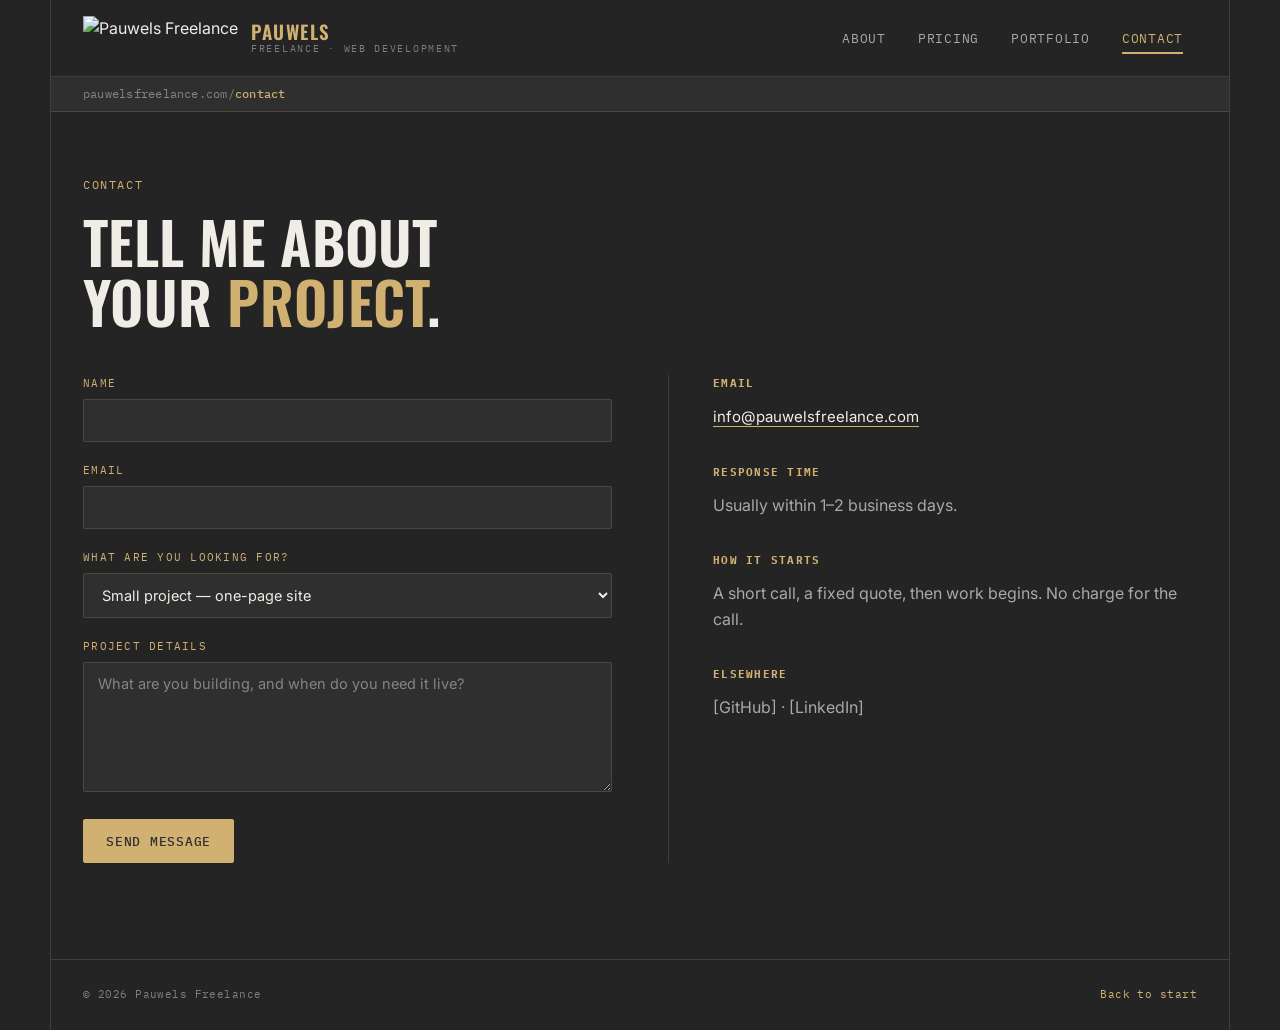
==== contact.html @ 03a8e23b "Changes to be committed: 	new file:   contact.html 	new file:   index.html 	new file:   logo.png 	ne" ====
<!DOCTYPE html>
<html lang="en">
<head>
<meta charset="UTF-8">
<meta name="viewport" content="width=device-width, initial-scale=1.0">
<meta name="description" content="Get in touch about a web development project — Pauwels Freelance.">
<title>Contact — Pauwels Freelance</title>
<link rel="preconnect" href="https://fonts.googleapis.com">
<link rel="preconnect" href="https://fonts.gstatic.com" crossorigin>
<link href="https://fonts.googleapis.com/css2?family=Oswald:wght@400;500;600&family=Inter:wght@400;500;600&family=IBM+Plex+Mono:wght@400;500&display=swap" rel="stylesheet">
<link rel="icon" href="assets/logo.png">
<link rel="stylesheet" href="styles.css">
</head>
<body>
<div class="frame">

  <header class="topbar">
    <a class="brand" href="index.html">
      <img class="brand-logo" src="assets/logo.png" alt="Pauwels Freelance">
      <span class="brand-word">Pauwels<span>Freelance · Web Development</span></span>
    </a>
    <nav class="mainnav" id="mainnav">
      <a href="index.html">About</a>
      <a href="pricing.html">Pricing</a>
      <a href="portfolio.html">Portfolio</a>
      <a href="contact.html" class="active">Contact</a>
    </nav>
    <button class="nav-toggle" aria-label="Toggle menu">☰</button>
  </header>

  <div class="pathbar">pauwelsfreelance.com/<b>contact</b></div>

  <main>
    <section class="page">
      <p class="eyebrow">Contact</p>
      <h1>Tell me about<br>your <em>project</em>.</h1>

      <div class="contact-grid">
        <div>
          <div class="selected-tier-banner" id="tierBanner">You're asking about: <b id="tierBannerText"></b></div>
          <form id="contactForm">
            <div>
              <label for="name">Name</label>
              <input type="text" id="name" required>
            </div>
            <div>
              <label for="email">Email</label>
              <input type="email" id="email" required>
            </div>
            <div>
              <label for="projectType">What are you looking for?</label>
              <select id="projectType">
                <option>Small project — one-page site</option>
                <option>Normal project — multi-page + database</option>
                <option>Large project — platform + admin panel</option>
                <option>Maintenance</option>
                <option>Consultation</option>
                <option>Not sure yet</option>
              </select>
            </div>
            <div>
              <label for="message">Project details</label>
              <textarea id="message" placeholder="What are you building, and when do you need it live?"></textarea>
            </div>
            <div>
              <button type="submit" class="btn">Send message</button>
              <div class="form-status" id="formStatus" style="margin-top:12px;">Opening your email app with this message ready to send.</div>
            </div>
          </form>
        </div>

        <div class="contact-side">
          <div class="direct">
            <h4>Email</h4>
            <a href="mailto:info@pauwelsfreelance.com">info@pauwelsfreelance.com</a>
          </div>
          <div class="direct">
            <h4>Response time</h4>
            <p>Usually within 1–2 business days.</p>
          </div>
          <div class="direct">
            <h4>How it starts</h4>
            <p>A short call, a fixed quote, then work begins. No charge for the call.</p>
          </div>
          <div class="direct">
            <h4>Elsewhere</h4>
            <p>[GitHub] · [LinkedIn]</p>
          </div>
        </div>
      </div>
    </section>
  </main>

  <footer>
    <span>© 2026 Pauwels Freelance</span>
    <span><a href="index.html">Back to start</a></span>
  </footer>

</div>
<script src="script.js"></script>
</body>
</html>
---- styles.css ----
:root{
  /* --- Brand colors, sampled directly from the logo --- */
  --charcoal:#2F2F2F;        /* logo background */
  --gold:#D1B171;            /* logo lion + wordmark */

  /* --- Derived palette --- */
  --bg:#242424;              /* page background, a shade deeper than the logo */
  --surface:#2F2F2F;         /* cards / panels — the exact logo charcoal */
  --surface-2:#383838;       /* raised panels, hover states */
  --gold-bright:#E0C489;     /* hover / highlight */
  --gold-deep:#A98A52;       /* pressed / muted gold */
  --text:#F0EDE6;            /* primary text on dark */
  --text-70:rgba(240,237,230,.66);
  --text-45:rgba(240,237,230,.45);
  --line:rgba(209,177,113,.18);   /* hairlines: gold at low opacity */
  --line-soft:rgba(240,237,230,.10);

  --radius:2px;
  --font-display:'Oswald',sans-serif;   /* echoes the condensed logo wordmark */
  --font-body:'Inter',sans-serif;
  --font-mono:'IBM Plex Mono',monospace;
}
*{box-sizing:border-box;}
html{scroll-behavior:smooth;}
body{
  margin:0;
  background:var(--bg);
  color:var(--text);
  font-family:var(--font-body);
  line-height:1.6;
  -webkit-font-smoothing:antialiased;
}
a{color:inherit;}
:focus-visible{outline:2px solid var(--gold);outline-offset:2px;}
img{max-width:100%;display:block;}

/* ---------- Frame / chrome ---------- */
.frame{
  max-width:1180px;
  margin:0 auto;
  border-left:1px solid var(--line);
  border-right:1px solid var(--line);
  background:var(--bg);
  min-height:100vh;
}
header.topbar{
  display:flex;
  align-items:center;
  justify-content:space-between;
  padding:16px 32px;
  border-bottom:1px solid var(--line);
  background:var(--bg);
  position:sticky;
  top:0;
  z-index:20;
}
.brand{display:flex;align-items:center;gap:13px;text-decoration:none;}
.brand-logo{
  height:44px;width:auto;
  flex-shrink:0;
}
.brand-word{
  font-family:var(--font-display);
  font-weight:600;
  font-size:19px;
  letter-spacing:.08em;
  text-transform:uppercase;
  color:var(--gold);
  line-height:1.1;
}
.brand-word span{
  display:block;
  font-family:var(--font-mono);
  font-size:9.5px;
  letter-spacing:.18em;
  color:var(--text-45);
  text-transform:uppercase;
  font-weight:400;
  margin-top:2px;
}

nav.mainnav{display:flex;gap:4px;align-items:center;}
nav.mainnav a{
  font-family:var(--font-mono);
  font-size:12.5px;
  letter-spacing:.06em;
  text-transform:uppercase;
  text-decoration:none;
  color:var(--text-70);
  padding:9px 14px;
  position:relative;
  border-radius:var(--radius);
  display:inline-block;
  transition:color .15s ease;
}
nav.mainnav a:hover{color:var(--gold-bright);}
nav.mainnav a.active{color:var(--gold);}
nav.mainnav a.active::after{
  content:"";
  position:absolute;
  left:14px;right:14px;bottom:3px;
  height:2px;
  background:var(--gold);
}
.nav-toggle{
  display:none;
  background:none;
  border:1px solid var(--line);
  border-radius:var(--radius);
  width:38px;height:38px;
  cursor:pointer;
  font-family:var(--font-mono);
  color:var(--gold);
  font-size:16px;
}

.pathbar{
  font-family:var(--font-mono);
  font-size:11.5px;
  color:var(--text-45);
  padding:8px 32px;
  border-bottom:1px solid var(--line);
  background:var(--surface);
  letter-spacing:.02em;
}
.pathbar b{color:var(--gold);font-weight:500;}

main{padding:0;}
.page{padding:64px 32px 96px;animation:fade .35s ease;}
@keyframes fade{from{opacity:0;transform:translateY(6px);}to{opacity:1;transform:translateY(0);}}
@media (prefers-reduced-motion:reduce){
  .page{animation:none;}
  html{scroll-behavior:auto;}
}

.eyebrow{
  font-family:var(--font-mono);
  font-size:11.5px;
  letter-spacing:.14em;
  text-transform:uppercase;
  color:var(--gold);
  margin:0 0 16px;
}
h1{
  font-family:var(--font-display);
  font-weight:600;
  font-size:clamp(36px,5.2vw,58px);
  line-height:1.04;
  letter-spacing:.005em;
  text-transform:uppercase;
  margin:0 0 20px;
  color:var(--text);
}
h1 em{font-style:normal;color:var(--gold);}
h2{
  font-family:var(--font-display);
  font-weight:600;
  font-size:28px;
  letter-spacing:.02em;
  text-transform:uppercase;
  margin:0 0 8px;
}
h3{
  font-family:var(--font-display);
  font-weight:500;
  font-size:19px;
  letter-spacing:.04em;
  text-transform:uppercase;
  margin:0 0 6px;
  color:var(--text);
}
p{color:var(--text-70);margin:0 0 16px;}
.lede{font-size:17.5px;max-width:54ch;}

.btn{
  display:inline-flex;
  align-items:center;
  gap:8px;
  font-family:var(--font-mono);
  font-size:12.5px;
  letter-spacing:.06em;
  text-transform:uppercase;
  padding:13px 22px;
  border-radius:var(--radius);
  border:1px solid var(--gold);
  background:var(--gold);
  color:var(--charcoal);
  cursor:pointer;
  text-decoration:none;
  font-weight:500;
  transition:background .15s ease, color .15s ease, transform .1s ease;
}
.btn:hover{background:var(--gold-bright);border-color:var(--gold-bright);}
.btn:active{transform:translateY(1px);}
.btn.ghost{background:transparent;color:var(--gold);}
.btn.ghost:hover{background:var(--gold);color:var(--charcoal);}
.btn.small{padding:9px 16px;font-size:11px;}

/* ---------- ABOUT ---------- */
.about-grid{
  display:grid;
  grid-template-columns:290px 1fr;
  gap:56px;
  margin-top:52px;
}
.skills-col{border-right:1px solid var(--line);padding-right:40px;}
.skills-col h4{
  font-family:var(--font-mono);
  font-size:10.5px;
  text-transform:uppercase;
  letter-spacing:.14em;
  color:var(--gold);
  margin:0 0 18px;
  padding-bottom:8px;
  border-bottom:1px solid var(--line);
}
.skills-col h4.second{margin-top:36px;}
.skill-row{
  display:flex;
  justify-content:space-between;
  align-items:center;
  gap:12px;
  padding:7px 0;
  font-size:13.5px;
  color:var(--text-70);
}
.stars{
  letter-spacing:2px;
  font-size:13px;
  white-space:nowrap;
  flex-shrink:0;
}
.stars .on{color:var(--gold);}
.stars .off{color:var(--line-soft);}

.about-main{max-width:640px;}
.avatar-row{display:flex;gap:24px;align-items:center;margin-bottom:30px;}
.avatar{
  width:104px;height:104px;
  border-radius:50%;
  background:var(--surface-2);
  color:var(--gold);
  display:flex;align-items:center;justify-content:center;
  font-family:var(--font-display);
  font-size:30px;
  font-weight:600;
  letter-spacing:.05em;
  flex-shrink:0;
  border:2px solid var(--gold);
  overflow:hidden;
}
.avatar img{width:100%;height:100%;object-fit:cover;}
.avatar-name{
  font-family:var(--font-display);
  font-size:20px;
  font-weight:600;
  letter-spacing:.06em;
  text-transform:uppercase;
  color:var(--text);
}
.avatar-role{color:var(--text-45);font-size:13.5px;margin-top:3px;}
.avatar-note{font-family:var(--font-mono);font-size:10.5px;color:var(--gold-deep);margin-top:6px;}
.bio p{font-size:15.5px;}
.facts{
  display:grid;
  grid-template-columns:1fr 1fr;
  gap:18px;
  margin-top:34px;
  padding-top:28px;
  border-top:1px solid var(--line);
}
.fact .k{font-family:var(--font-mono);font-size:10.5px;text-transform:uppercase;color:var(--gold);letter-spacing:.1em;}
.fact .v{font-size:15px;margin-top:4px;color:var(--text);}

/* ---------- PRICING ---------- */
.tier-grid{
  display:grid;
  grid-template-columns:repeat(3,1fr);
  gap:1px;
  background:var(--line);
  border:1px solid var(--line);
  margin-top:44px;
}
.tier{
  background:var(--surface);
  padding:32px 26px;
  display:flex;
  flex-direction:column;
}
.tier.featured{
  background:var(--gold);
  color:var(--charcoal);
}
.tier.featured h3{color:var(--charcoal);}
.tier.featured p{color:rgba(47,47,47,.75);}
.tier.featured .tier-tag{color:rgba(47,47,47,.7);}
.tier.featured .tier-price{color:var(--charcoal);}
.tier.featured .tier-price small{color:rgba(47,47,47,.65);}
.tier.featured li{color:rgba(47,47,47,.85);border-top-color:rgba(47,47,47,.18);}
.tier.featured li::before{color:var(--charcoal);}
.tier.featured .btn{background:var(--charcoal);border-color:var(--charcoal);color:var(--gold);}
.tier.featured .btn:hover{background:#1c1c1c;border-color:#1c1c1c;}

.tier-tag{
  font-family:var(--font-mono);
  font-size:10.5px;
  letter-spacing:.14em;
  text-transform:uppercase;
  color:var(--gold);
  margin-bottom:12px;
}
.tier-price{
  font-family:var(--font-display);
  font-weight:600;
  font-size:32px;
  letter-spacing:.02em;
  margin:16px 0 20px;
  color:var(--gold);
}
.tier-price small{
  font-family:var(--font-mono);
  font-size:11.5px;
  color:var(--text-45);
  display:block;
  margin-top:5px;
  font-weight:400;
  letter-spacing:.04em;
  text-transform:none;
}
.tier ul{list-style:none;margin:0 0 26px;padding:0;flex-grow:1;}
.tier li{
  font-size:13.5px;
  color:var(--text-70);
  padding:10px 0;
  border-top:1px solid var(--line-soft);
  display:flex;
  gap:10px;
}
.tier li:first-child{border-top:none;}
.tier li::before{content:"—";color:var(--gold);flex-shrink:0;}

.addons{
  display:grid;
  grid-template-columns:1fr 1fr;
  gap:1px;
  background:var(--line);
  border:1px solid var(--line);
  border-top:none;
}
.addon{background:var(--surface-2);padding:28px 26px;}
.addon .rate{
  font-family:var(--font-display);
  font-weight:600;
  font-size:24px;
  letter-spacing:.03em;
  color:var(--gold);
  margin:10px 0 12px;
}
.addon p{font-size:13.5px;}

/* ---------- PORTFOLIO ---------- */
.proj-grid{
  display:grid;
  grid-template-columns:repeat(2,1fr);
  gap:1px;
  background:var(--line);
  border:1px solid var(--line);
  margin-top:44px;
}
.proj{
  background:var(--surface);
  display:flex;
  flex-direction:column;
  transition:background .2s ease;
}
.proj:hover{background:var(--surface-2);}
.proj-thumb{
  aspect-ratio:16/9;
  background:var(--bg);
  border-bottom:1px solid var(--line);
  display:flex;align-items:center;justify-content:center;
  overflow:hidden;
}
.proj-thumb img{width:100%;height:100%;object-fit:cover;}
.proj-thumb span{
  font-family:var(--font-mono);
  font-size:10.5px;
  letter-spacing:.1em;
  text-transform:uppercase;
  color:var(--gold-deep);
  border:1px dashed var(--line);
  padding:6px 12px;
}
.proj-body{padding:24px;flex-grow:1;display:flex;flex-direction:column;}
.proj-tags{display:flex;flex-wrap:wrap;gap:6px;margin-bottom:14px;}
.proj-tags span{
  font-family:var(--font-mono);
  font-size:10px;
  letter-spacing:.06em;
  color:var(--gold);
  border:1px solid var(--line);
  padding:3px 9px;
  border-radius:999px;
}
.proj-body p{font-size:13.5px;margin-bottom:20px;flex-grow:1;}
.proj-body .btn{align-self:flex-start;}

/* ---------- CONTACT ---------- */
.contact-grid{display:grid;grid-template-columns:1fr 1fr;gap:56px;margin-top:44px;}
form{display:flex;flex-direction:column;gap:20px;}
label{
  font-family:var(--font-mono);
  font-size:10.5px;
  text-transform:uppercase;
  letter-spacing:.12em;
  color:var(--gold);
  margin-bottom:7px;
  display:block;
}
input,select,textarea{
  width:100%;
  font-family:var(--font-body);
  font-size:14.5px;
  padding:12px 14px;
  border:1px solid var(--line);
  border-radius:var(--radius);
  background:var(--surface);
  color:var(--text);
}
input:focus,select:focus,textarea:focus{border-color:var(--gold);}
select option{background:var(--surface);color:var(--text);}
textarea{resize:vertical;min-height:130px;}
input::placeholder,textarea::placeholder{color:var(--text-45);}

.contact-side{border-left:1px solid var(--line);padding-left:44px;}
.contact-side h4{
  font-family:var(--font-mono);
  font-size:10.5px;
  text-transform:uppercase;
  letter-spacing:.12em;
  color:var(--gold);
  margin:0 0 12px;
}
.contact-side .direct{margin-bottom:34px;}
.contact-side .direct a{
  font-size:15px;
  text-decoration:none;
  color:var(--text);
  border-bottom:1px solid var(--gold);
}
.contact-side .direct a:hover{color:var(--gold);}
.contact-side .direct p{margin:0;}

.selected-tier-banner{
  display:none;
  background:var(--surface-2);
  border-left:3px solid var(--gold);
  color:var(--text-70);
  padding:14px 16px;
  font-family:var(--font-mono);
  font-size:12.5px;
  margin-bottom:24px;
  border-radius:var(--radius);
}
.selected-tier-banner.show{display:block;}
.selected-tier-banner b{color:var(--gold);font-weight:500;}
.form-status{
  font-family:var(--font-mono);
  font-size:12.5px;
  color:var(--gold);
  display:none;
}
.form-status.show{display:block;}

footer{
  border-top:1px solid var(--line);
  padding:26px 32px;
  display:flex;
  justify-content:space-between;
  align-items:center;
  font-family:var(--font-mono);
  font-size:11px;
  letter-spacing:.04em;
  color:var(--text-45);
  flex-wrap:wrap;
  gap:10px;
}
footer a{color:var(--gold);text-decoration:none;}

@media (max-width:820px){
  .about-grid,.contact-grid{grid-template-columns:1fr;gap:0;}
  .skills-col{border-right:none;border-bottom:1px solid var(--line);padding-right:0;padding-bottom:34px;margin-bottom:34px;}
  .contact-side{border-left:none;border-top:1px solid var(--line);padding-left:0;padding-top:36px;margin-top:36px;}
  .tier-grid,.proj-grid,.addons{grid-template-columns:1fr;}
  nav.mainnav{
    display:none;
    position:absolute;
    top:77px;left:0;right:0;
    background:var(--surface);
    border-bottom:1px solid var(--line);
    flex-direction:column;
    align-items:flex-start;
    padding:10px 32px 18px;
    gap:2px;
  }
  nav.mainnav.open{display:flex;}
  .nav-toggle{display:block;}
  header.topbar{padding:14px 20px;}
  .page{padding:44px 20px 72px;}
  .pathbar{padding:8px 20px;}
  footer{padding:22px 20px;}
  .avatar-row{gap:18px;}
}
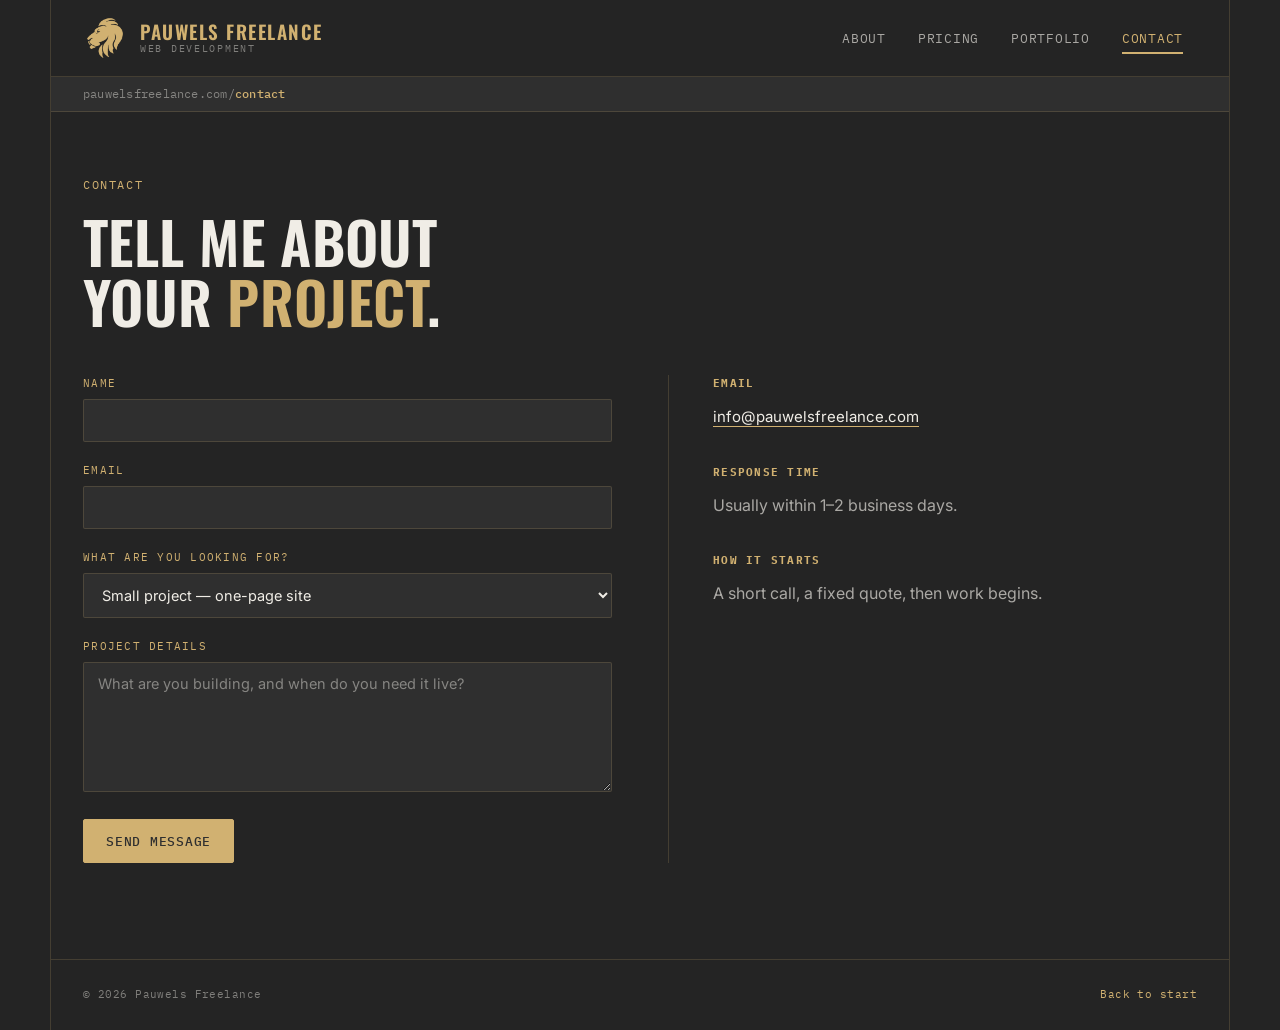
==== commit 3f9b51cf: "Changes to be committed: 	modified:   contact.html 	modified:   index.html 	modified:   portfolio.ht" ====
--- a/contact.html
+++ b/contact.html
@@ -17,7 +17,7 @@
   <header class="topbar">
     <a class="brand" href="index.html">
       <img class="brand-logo" src="assets/logo.png" alt="Pauwels Freelance">
-      <span class="brand-word">Pauwels<span>Freelance · Web Development</span></span>
+      <span class="brand-word">Pauwels Freelance<span>Web Development</span></span>
     </a>
     <nav class="mainnav" id="mainnav">
       <a href="index.html">About</a>
@@ -80,11 +80,7 @@
           </div>
           <div class="direct">
             <h4>How it starts</h4>
-            <p>A short call, a fixed quote, then work begins. No charge for the call.</p>
-          </div>
-          <div class="direct">
-            <h4>Elsewhere</h4>
-            <p>[GitHub] · [LinkedIn]</p>
+            <p>A short call, a fixed quote, then work begins.</p>
           </div>
         </div>
       </div>
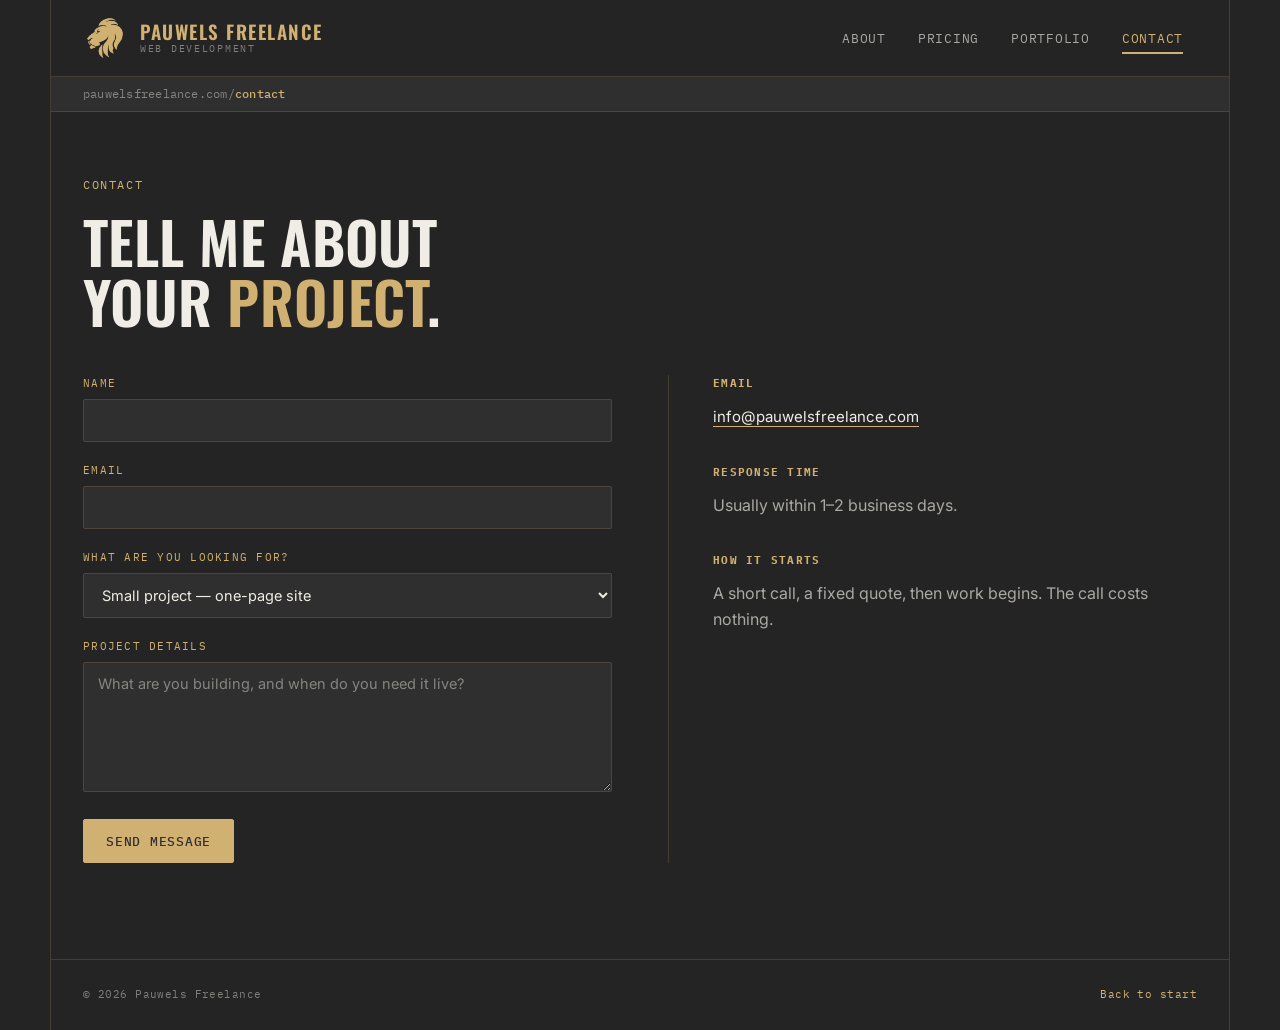
==== commit 98b85975: "modified:   contact.html 	modified:   index.html 	modified:   portfolio.html 	modified:   pricing.ht" ====
--- a/contact.html
+++ b/contact.html
@@ -1,98 +1,124 @@
 <!DOCTYPE html>
 <html lang="en">
+
 <head>
-<meta charset="UTF-8">
-<meta name="viewport" content="width=device-width, initial-scale=1.0">
-<meta name="description" content="Get in touch about a web development project — Pauwels Freelance.">
-<title>Contact — Pauwels Freelance</title>
-<link rel="preconnect" href="https://fonts.googleapis.com">
-<link rel="preconnect" href="https://fonts.gstatic.com" crossorigin>
-<link href="https://fonts.googleapis.com/css2?family=Oswald:wght@400;500;600&family=Inter:wght@400;500;600&family=IBM+Plex+Mono:wght@400;500&display=swap" rel="stylesheet">
-<link rel="icon" href="assets/logo.png">
-<link rel="stylesheet" href="styles.css">
+  <meta charset="UTF-8">
+  <meta name="viewport" content="width=device-width, initial-scale=1.0">
+  <meta name="description" content="Get in touch about a web development project — Pauwels Freelance, Brno.">
+  <title>Contact — Pauwels Freelance</title>
+  <link rel="preconnect" href="https://fonts.googleapis.com">
+  <link rel="preconnect" href="https://fonts.gstatic.com" crossorigin>
+  <link
+    href="https://fonts.googleapis.com/css2?family=Oswald:wght@400;500;600&family=Inter:wght@400;500;600&family=IBM+Plex+Mono:wght@400;500&display=swap"
+    rel="stylesheet">
+  <link rel="icon" href="assets/logo.png">
+  <link rel="stylesheet" href="styles.css">
 </head>
+
 <body>
-<div class="frame">
+  <div class="frame">
 
-  <header class="topbar">
-    <a class="brand" href="index.html">
-      <img class="brand-logo" src="assets/logo.png" alt="Pauwels Freelance">
-      <span class="brand-word">Pauwels Freelance<span>Web Development</span></span>
-    </a>
-    <nav class="mainnav" id="mainnav">
-      <a href="index.html">About</a>
-      <a href="pricing.html">Pricing</a>
-      <a href="portfolio.html">Portfolio</a>
-      <a href="contact.html" class="active">Contact</a>
-    </nav>
-    <button class="nav-toggle" aria-label="Toggle menu">☰</button>
-  </header>
+    <header class="topbar">
+      <a class="brand" href="index.html">
+        <img class="brand-logo" src="assets/logo.png" alt="Pauwels Freelance">
+        <span class="brand-word">Pauwels Freelance<span>Web Development</span></span>
+      </a>
+      <nav class="mainnav" id="mainnav">
+        <a href="index.html">About</a>
+        <a href="pricing.html">Pricing</a>
+        <a href="portfolio.html">Portfolio</a>
+        <a href="contact.html" class="active">Contact</a>
+      </nav>
+      <button class="nav-toggle" aria-label="Toggle menu">☰</button>
+    </header>
 
-  <div class="pathbar">pauwelsfreelance.com/<b>contact</b></div>
+    <div class="pathbar">pauwelsfreelance.com/<b>contact</b></div>
 
-  <main>
-    <section class="page">
-      <p class="eyebrow">Contact</p>
-      <h1>Tell me about<br>your <em>project</em>.</h1>
+    <main>
+      <section class="page">
+        <p class="eyebrow">Contact</p>
+        <h1>Tell me about<br>your <em>project</em>.</h1>
 
-      <div class="contact-grid">
-        <div>
-          <div class="selected-tier-banner" id="tierBanner">You're asking about: <b id="tierBannerText"></b></div>
-          <form id="contactForm">
-            <div>
-              <label for="name">Name</label>
-              <input type="text" id="name" required>
+        <div class="contact-grid">
+
+          <div>
+            <div class="selected-tier-banner" id="tierBanner">You're asking about: <b id="tierBannerText"></b></div>
+
+            <form id="contactForm" novalidate>
+
+              <div>
+                <label for="name">Name</label>
+                <input type="text" id="name" name="name" required autocomplete="name">
+              </div>
+
+              <div>
+                <label for="email">Email</label>
+                <input type="email" id="email" name="email" required autocomplete="email">
+              </div>
+
+              <div>
+                <label for="projectType">What are you looking for?</label>
+                <select id="projectType" name="projectType">
+                  <option>Small project — one-page site</option>
+                  <option>Normal project — multi-page + database</option>
+                  <option>Large project — platform + admin panel</option>
+                  <option>Maintenance</option>
+                  <option>Consultation</option>
+                  <option>Not sure yet</option>
+                </select>
+                <div class="field-note" id="unsureNote">
+                  No problem — the first call is free. If we then work out the scope together, that time is billed at the
+                  consultation rate of <b>890 Kč / hour</b>.
+                </div>
+              </div>
+
+              <div>
+                <label for="message">Project details</label>
+                <textarea id="message" name="message" required
+                  placeholder="What are you building, and when do you need it live?"></textarea>
+              </div>
+
+              <!-- Honeypot: invisible to humans, irresistible to bots.
+                   If this field comes back filled, the submission is spam. -->
+              <div class="hp" aria-hidden="true">
+                <label for="company">Company</label>
+                <input type="text" id="company" name="company" tabindex="-1" autocomplete="off">
+              </div>
+
+              <div>
+                <button type="submit" class="btn" id="submitBtn">Send message</button>
+                <div class="form-status" id="formStatus"></div>
+              </div>
+
+            </form>
+          </div>
+
+          <div class="contact-side">
+            <div class="direct">
+              <h4>Email</h4>
+              <a href="mailto:info@pauwelsfreelance.com">info@pauwelsfreelance.com</a>
             </div>
-            <div>
-              <label for="email">Email</label>
-              <input type="email" id="email" required>
+            <div class="direct">
+              <h4>Response time</h4>
+              <p>Usually within 1–2 business days.</p>
             </div>
-            <div>
-              <label for="projectType">What are you looking for?</label>
-              <select id="projectType">
-                <option>Small project — one-page site</option>
-                <option>Normal project — multi-page + database</option>
-                <option>Large project — platform + admin panel</option>
-                <option>Maintenance</option>
-                <option>Consultation</option>
-                <option>Not sure yet</option>
-              </select>
+            <div class="direct">
+              <h4>How it starts</h4>
+              <p>A short call, a fixed quote, then work begins. The call costs nothing.</p>
             </div>
-            <div>
-              <label for="message">Project details</label>
-              <textarea id="message" placeholder="What are you building, and when do you need it live?"></textarea>
-            </div>
-            <div>
-              <button type="submit" class="btn">Send message</button>
-              <div class="form-status" id="formStatus" style="margin-top:12px;">Opening your email app with this message ready to send.</div>
-            </div>
-          </form>
+          </div>
+
         </div>
+      </section>
+    </main>
 
-        <div class="contact-side">
-          <div class="direct">
-            <h4>Email</h4>
-            <a href="mailto:info@pauwelsfreelance.com">info@pauwelsfreelance.com</a>
-          </div>
-          <div class="direct">
-            <h4>Response time</h4>
-            <p>Usually within 1–2 business days.</p>
-          </div>
-          <div class="direct">
-            <h4>How it starts</h4>
-            <p>A short call, a fixed quote, then work begins.</p>
-          </div>
-        </div>
-      </div>
-    </section>
-  </main>
+    <footer>
+      <span>© 2026 Pauwels Freelance</span>
+      <span><a href="index.html">Back to start</a></span>
+    </footer>
 
-  <footer>
-    <span>© 2026 Pauwels Freelance</span>
-    <span><a href="index.html">Back to start</a></span>
-  </footer>
+  </div>
+  <script src="script.js"></script>
+</body>
 
-</div>
-<script src="script.js"></script>
-</body>
-</html>
+</html>
--- a/styles.css
+++ b/styles.css
@@ -4,19 +4,19 @@
   --gold:#D1B171;            /* logo lion + wordmark */
 
   /* --- Derived palette --- */
-  --bg:#242424;              /* page background, a shade deeper than the logo */
-  --surface:#2F2F2F;         /* cards / panels — the exact logo charcoal */
-  --surface-2:#383838;       /* raised panels, hover states */
-  --gold-bright:#E0C489;     /* hover / highlight */
-  --gold-deep:#A98A52;       /* pressed / muted gold */
-  --text:#F0EDE6;            /* primary text on dark */
+  --bg:#242424;
+  --surface:#2F2F2F;
+  --surface-2:#383838;
+  --gold-bright:#E0C489;
+  --gold-deep:#A98A52;
+  --text:#F0EDE6;
   --text-70:rgba(240,237,230,.66);
   --text-45:rgba(240,237,230,.45);
-  --line:rgba(209,177,113,.18);   /* hairlines: gold at low opacity */
+  --line:rgba(209,177,113,.18);
   --line-soft:rgba(240,237,230,.10);
 
   --radius:2px;
-  --font-display:'Oswald',sans-serif;   /* echoes the condensed logo wordmark */
+  --font-display:'Oswald',sans-serif;
   --font-body:'Inter',sans-serif;
   --font-mono:'IBM Plex Mono',monospace;
 }
@@ -55,10 +55,7 @@
   z-index:20;
 }
 .brand{display:flex;align-items:center;gap:13px;text-decoration:none;}
-.brand-logo{
-  height:44px;width:auto;
-  flex-shrink:0;
-}
+.brand-logo{height:44px;width:auto;flex-shrink:0;}
 .brand-word{
   font-family:var(--font-display);
   font-weight:600;
@@ -152,14 +149,6 @@
   color:var(--text);
 }
 h1 em{font-style:normal;color:var(--gold);}
-h2{
-  font-family:var(--font-display);
-  font-weight:600;
-  font-size:28px;
-  letter-spacing:.02em;
-  text-transform:uppercase;
-  margin:0 0 8px;
-}
 h3{
   font-family:var(--font-display);
   font-weight:500;
@@ -224,12 +213,7 @@
   font-size:13.5px;
   color:var(--text-70);
 }
-.stars{
-  letter-spacing:2px;
-  font-size:13px;
-  white-space:nowrap;
-  flex-shrink:0;
-}
+.stars{letter-spacing:2px;font-size:13px;white-space:nowrap;flex-shrink:0;}
 .stars .on{color:var(--gold);}
 .stars .off{color:var(--line-soft);}
 
@@ -250,6 +234,7 @@
   overflow:hidden;
 }
 .avatar img{width:100%;height:100%;object-fit:cover;}
+img.avatar{object-fit:cover;}   /* when the avatar IS the <img> */
 .avatar-name{
   font-family:var(--font-display);
   font-size:20px;
@@ -259,7 +244,6 @@
   color:var(--text);
 }
 .avatar-role{color:var(--text-45);font-size:13.5px;margin-top:3px;}
-.avatar-note{font-family:var(--font-mono);font-size:10.5px;color:var(--gold-deep);margin-top:6px;}
 .bio p{font-size:15.5px;}
 .facts{
   display:grid;
@@ -271,6 +255,7 @@
 }
 .fact .k{font-family:var(--font-mono);font-size:10.5px;text-transform:uppercase;color:var(--gold);letter-spacing:.1em;}
 .fact .v{font-size:15px;margin-top:4px;color:var(--text);}
+.about-cta{display:flex;gap:10px;flex-wrap:wrap;margin-top:34px;}
 
 /* ---------- PRICING ---------- */
 .tier-grid{
@@ -281,16 +266,8 @@
   border:1px solid var(--line);
   margin-top:44px;
 }
-.tier{
-  background:var(--surface);
-  padding:32px 26px;
-  display:flex;
-  flex-direction:column;
-}
-.tier.featured{
-  background:var(--gold);
-  color:var(--charcoal);
-}
+.tier{background:var(--surface);padding:32px 26px;display:flex;flex-direction:column;}
+.tier.featured{background:var(--gold);color:var(--charcoal);}
 .tier.featured h3{color:var(--charcoal);}
 .tier.featured p{color:rgba(47,47,47,.75);}
 .tier.featured .tier-tag{color:rgba(47,47,47,.7);}
@@ -367,12 +344,7 @@
   border:1px solid var(--line);
   margin-top:44px;
 }
-.proj{
-  background:var(--surface);
-  display:flex;
-  flex-direction:column;
-  transition:background .2s ease;
-}
+.proj{background:var(--surface);display:flex;flex-direction:column;transition:background .2s ease;}
 .proj:hover{background:var(--surface-2);}
 .proj-thumb{
   aspect-ratio:16/9;
@@ -381,7 +353,7 @@
   display:flex;align-items:center;justify-content:center;
   overflow:hidden;
 }
-.proj-thumb img{width:100%;height:100%;object-fit:cover;}
+.proj-thumb img{width:100%;height:100%;object-fit:cover;object-position:top;}
 .proj-thumb span{
   font-family:var(--font-mono);
   font-size:10.5px;
@@ -397,6 +369,7 @@
   font-family:var(--font-mono);
   font-size:10px;
   letter-spacing:.06em;
+  text-transform:uppercase;
   color:var(--gold);
   border:1px solid var(--line);
   padding:3px 9px;
@@ -432,6 +405,22 @@
 textarea{resize:vertical;min-height:130px;}
 input::placeholder,textarea::placeholder{color:var(--text-45);}
 
+/* Conditional disclaimer under the project-type select */
+.field-note{
+  display:none;
+  margin-top:10px;
+  padding:12px 14px;
+  background:var(--surface-2);
+  border-left:3px solid var(--gold);
+  border-radius:var(--radius);
+  font-family:var(--font-mono);
+  font-size:11.5px;
+  line-height:1.6;
+  color:var(--text-70);
+}
+.field-note.show{display:block;}
+.field-note b{color:var(--gold);font-weight:500;}
+
 .contact-side{border-left:1px solid var(--line);padding-left:44px;}
 .contact-side h4{
   font-family:var(--font-mono);
@@ -469,6 +458,7 @@
   font-size:12.5px;
   color:var(--gold);
   display:none;
+  margin-top:12px;
 }
 .form-status.show{display:block;}
 
@@ -487,11 +477,13 @@
 }
 footer a{color:var(--gold);text-decoration:none;}
 
+/* ---------- Responsive ---------- */
 @media (max-width:820px){
   .about-grid,.contact-grid{grid-template-columns:1fr;gap:0;}
   .skills-col{border-right:none;border-bottom:1px solid var(--line);padding-right:0;padding-bottom:34px;margin-bottom:34px;}
   .contact-side{border-left:none;border-top:1px solid var(--line);padding-left:0;padding-top:36px;margin-top:36px;}
   .tier-grid,.proj-grid,.addons{grid-template-columns:1fr;}
+  .addons{border-top:1px solid var(--line);}
   nav.mainnav{
     display:none;
     position:absolute;
@@ -510,4 +502,26 @@
   .pathbar{padding:8px 20px;}
   footer{padding:22px 20px;}
   .avatar-row{gap:18px;}
-}
+  .brand-word{font-size:16px;}
+  .brand-logo{height:38px;}
+}
+@media (max-width:480px){
+  .facts{grid-template-columns:1fr;}
+  .avatar-row{flex-direction:column;align-items:flex-start;text-align:left;}
+}
+
+/* ---------- CONTACT FORM: honeypot + status states ---------- */
+
+/* Honeypot — hidden from humans, but NOT with display:none,
+   which some bots detect and skip. */
+.hp{
+  position:absolute;
+  left:-9999px;
+  width:1px;
+  height:1px;
+  overflow:hidden;
+}
+
+.form-status.ok{color:var(--gold);}
+.form-status.error{color:#E08A7A;}
+button[disabled]{opacity:.55;cursor:not-allowed;}
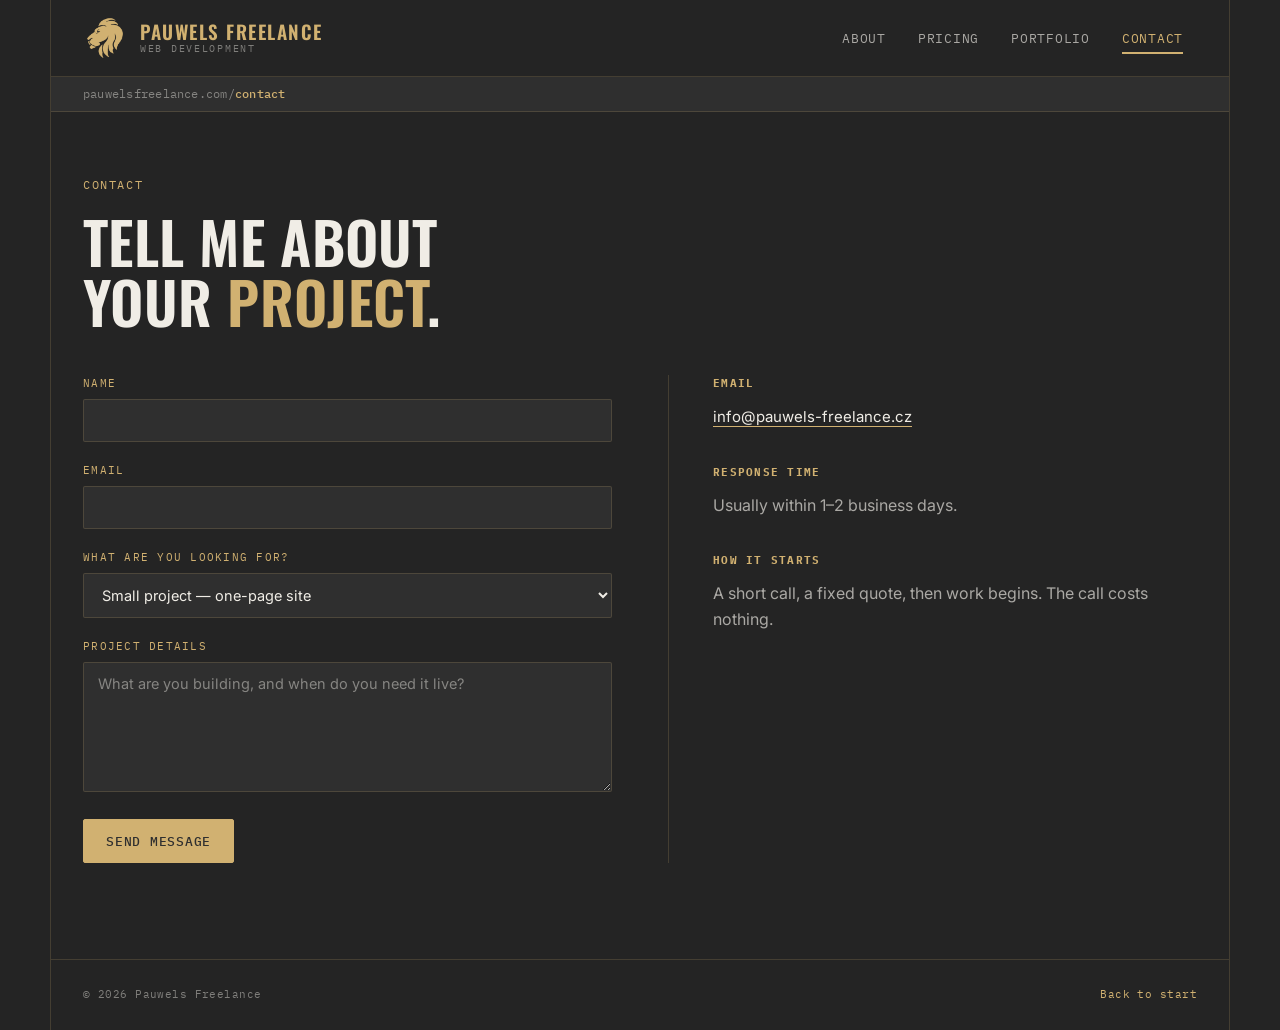
==== commit 0cf70206: "Fix contact email to .cz domain" ====
--- a/contact.html
+++ b/contact.html
@@ -96,7 +96,7 @@
           <div class="contact-side">
             <div class="direct">
               <h4>Email</h4>
-              <a href="mailto:info@pauwelsfreelance.com">info@pauwelsfreelance.com</a>
+              <a href="mailto:info@pauwels-freelance.cz">info@pauwels-freelance.cz</a>
             </div>
             <div class="direct">
               <h4>Response time</h4>
